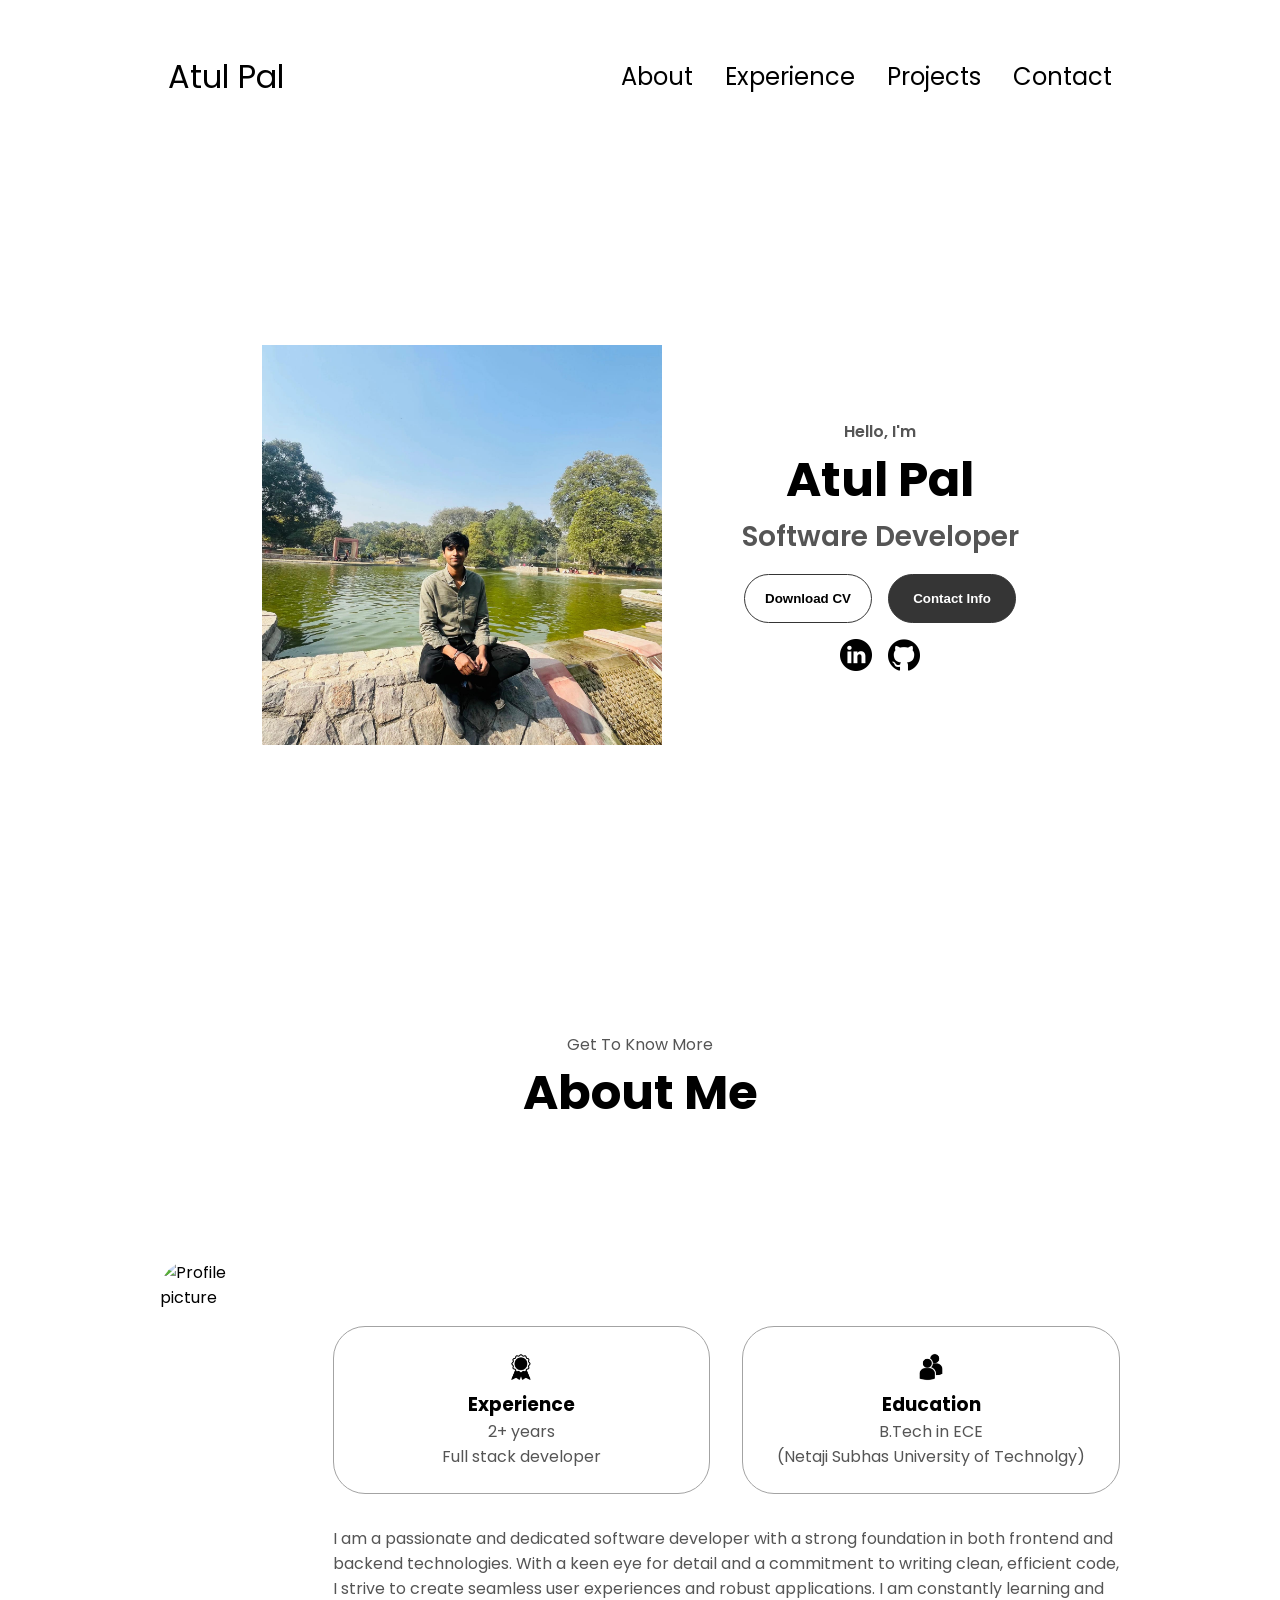
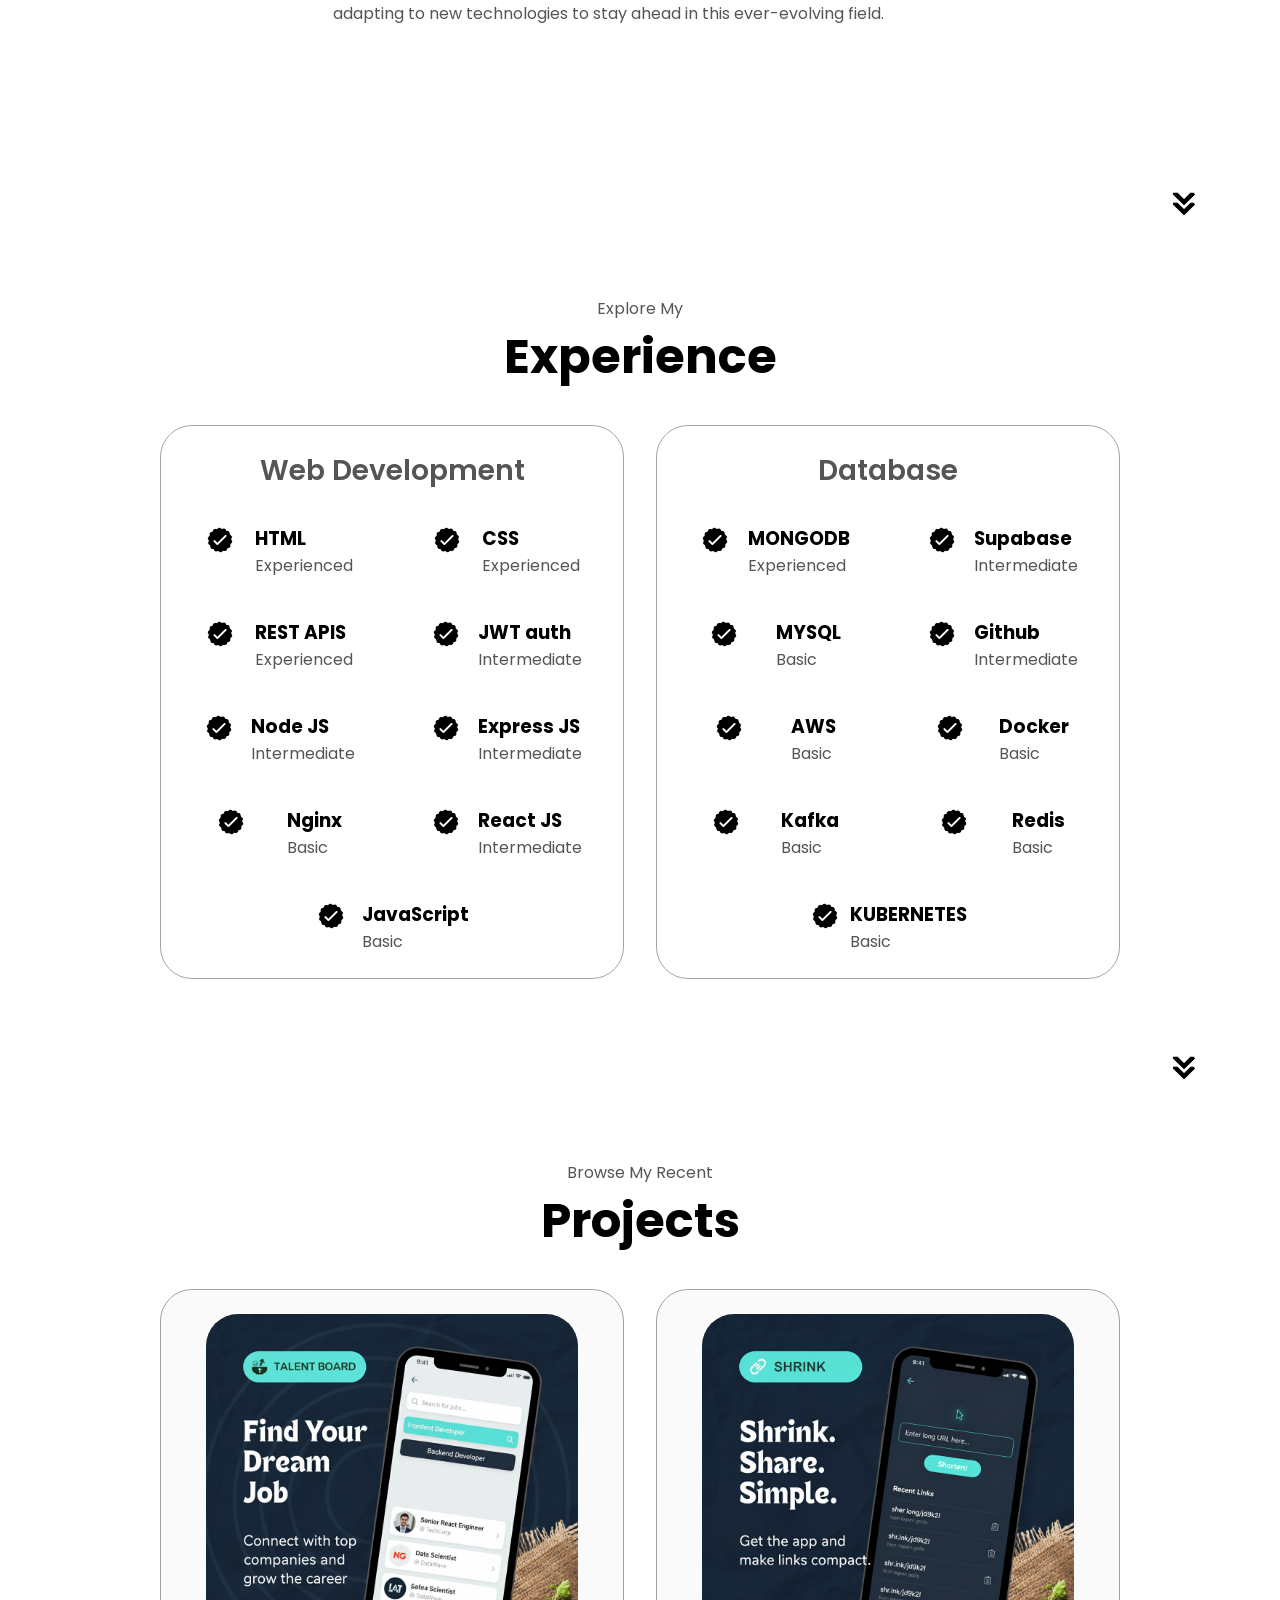
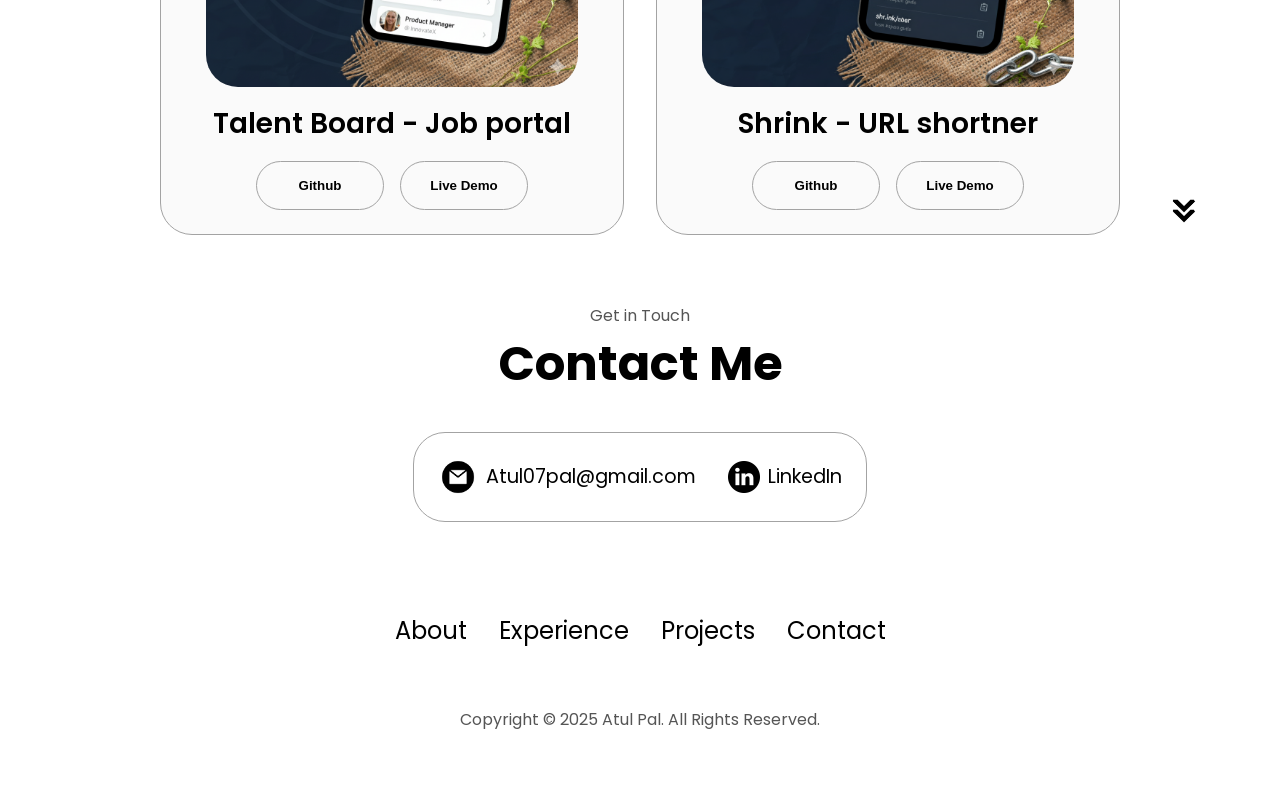
==== index.html @ cf30cce9 "updated projects" ====
<!DOCTYPE html>
<html lang="en">
  <head>
    <meta charset="UTF-8" />
    <meta http-equiv="X-UA-Compatible" content="IE=edge" />
    <meta name="viewport" content="width=device-width, initial-scale=1.0" />
    <title>My Portfolio</title>
    <link rel="stylesheet" href="style.css" />
    <link rel="stylesheet" href="mediaqueries.css" />
  </head>
  <body>
    <nav id="desktop-nav">
      <div class="logo">Atul Pal</div>
      <div>
        <ul class="nav-links">
          <li><a href="#about">About</a></li>
          <li><a href="#experience">Experience</a></li>
          <li><a href="#projects">Projects</a></li>
          <li><a href="#contact">Contact</a></li>
        </ul>
      </div>
    </nav>
    <nav id="hamburger-nav">
      <div class="logo">Atul Pal</div>
      <div class="hamburger-menu">
        <div class="hamburger-icon" onclick="toggleMenu()">
          <span></span>
          <span></span>
          <span></span>
        </div>
        <div class="menu-links">
          <li><a href="#about" onclick="toggleMenu()">About</a></li>
          <li><a href="#experience" onclick="toggleMenu()">Experience</a></li>
          <li><a href="#projects" onclick="toggleMenu()">Projects</a></li>
          <li><a href="#contact" onclick="toggleMenu()">Contact</a></li>
        </div>
      </div>
    </nav>
    <section id="profile">
      <div class="section__pic-container">
        <img src="./assets/profile-pic.png" alt="Atul pal profile picture" />
      </div>
      <div class="section__text">
        <p class="section__text__p1">Hello, I'm</p>
        <h1 class="title">Atul Pal</h1>
        <p class="section__text__p2">Software Developer</p>
        <div class="btn-container">
          <button
            class="btn btn-color-2"
            onclick="window.open('./assets/resume-example.pdf')"
          >
            Download CV
          </button>
          <button class="btn btn-color-1" onclick="location.href='./#contact'">
            Contact Info
          </button>
        </div>
        <div id="socials-container">
          <img
            src="./assets/linkedin.png"
            alt="My LinkedIn profile"
            class="icon"
            onclick="location.href='https://www.linkedin.com/in/atulpal02/'"
          />
          <img
            src="./assets/github.png"
            alt="My Github profile"
            class="icon"
            onclick="location.href='https:https://github.com/Atulpal02'"
          />
        </div>
      </div>
    </section>
    <section id="about">
      <p class="section__text__p1">Get To Know More</p>
      <h1 class="title">About Me</h1>
      <div class="section-container">
        <div class="section__pic-container">
          <img
            src="./assets/about-pic.png"
            alt="Profile picture"
            class="about-pic"
          />
        </div>
        <div class="about-details-container">
          <div class="about-containers">
            <div class="details-container">
              <img
                src="./assets/experience.png"
                alt="Experience icon"
                class="icon"
              />
              <h3>Experience</h3>
              <p> 2+ years <br />Full stack developer</p>
            </div>
            <div class="details-container">
              <img
                src="./assets/education.png"
                alt="Education icon"
                class="icon"
              />
              <h3>Education</h3>
              <p>B.Tech in ECE <br />(Netaji Subhas University of Technolgy)</p>
            </div>
          </div>
          <div class="text-container">
            <p>
              I am a passionate and dedicated software developer with a strong
              foundation in both frontend and backend technologies. With a keen
              eye for detail and a commitment to writing clean, efficient code,
              I strive to create seamless user experiences and robust
              applications. I am constantly learning and adapting to new
              technologies to stay ahead in this ever-evolving field.
            </p>
          </div>
        </div>
      </div>
      <img
        src="./assets/arrow.png"
        alt="Arrow icon"
        class="icon arrow"
        onclick="location.href='./#experience'"
      />
    </section>
    <section id="experience">
      <p class="section__text__p1">Explore My</p>
      <h1 class="title">Experience</h1>
      <div class="experience-details-container">
        <div class="about-containers">
          <div class="details-container">
            <h2 class="experience-sub-title">Web Development</h2>
            <div class="article-container">
              <article>
                <img
                  src="./assets/checkmark.png"
                  alt="Experience icon"
                  class="icon"
                />
                <div>
                  <h3>HTML</h3>
                  <p>Experienced</p>
                </div>
              </article>
              <article>
                <img
                  src="./assets/checkmark.png"
                  alt="Experience icon"
                  class="icon"
                />
                <div>
                  <h3>CSS</h3>
                  <p>Experienced</p>
                </div>
              </article>
              <article>
                <img
                  src="./assets/checkmark.png"
                  alt="Experience icon"
                  class="icon"
                />
                <div>
                  <div>
                  <h3>REST APIS </h3>
                  <p>Experienced</p>
                </div>
              </article>
              <article>
                <img
                  src="./assets/checkmark.png"
                  alt="Experience icon"
                  class="icon"
                />
                <div>
                  <h3>JWT auth </h3>
                  <p>Intermediate</p>
                </div>
              </article>
              <article>
                <img
                  src="./assets/checkmark.png"
                  alt="Experience icon"
                  class="icon"
                />
                 <div>
                  <h3>Node JS</h3>
                  <p>Intermediate</p>
                </div>
              </article>
              <article>
                <img
                  src="./assets/checkmark.png"
                  alt="Experience icon"
                  class="icon"
                />
                <div>
                  <h3>Express JS</h3>
                  <p>Intermediate</p>
                </div>
              </article>
              
              <article>
                <img
                  src="./assets/checkmark.png"
                  alt="Experience icon"
                  class="icon"
                />
                <div>
                  <h3>Nginx</h3>
                  <p>Basic</p>
                </div>
              </article>
              <article>
                <img
                  src="./assets/checkmark.png"
                  alt="Experience icon"
                  class="icon"
                />
                <div>
                  <h3>React JS</h3>
                  <p>Intermediate</p>
                </div>
              </article>
              <article>
                <img
                  src="./assets/checkmark.png"
                  alt="Experience icon"
                  class="icon"
                />
                <div>
                  <h3>JavaScript</h3>
                  <p>Basic</p>
                </div>
              </article>
            </div>
          </div>
          <div class="details-container">
            <h2 class="experience-sub-title">Database</h2>
            <div class="article-container">
              <article>
                <img
                  src="./assets/checkmark.png"
                  alt="Experience icon"
                  class="icon"
                />
                <div>
                  <h3>MONGODB </h3>
                  <p>Experienced</p>
                </div>
              </article>
               <article>
                <img
                  src="./assets/checkmark.png"
                  alt="Experience icon"
                  class="icon"
                />
                <div>
                  <h3>Supabase</h3>
                  <p>Intermediate</p>
                </div>
              </article>
              <article>
                <img
                  src="./assets/checkmark.png"
                  alt="Experience icon"
                  class="icon"
                />
                <div>
                  <h3>MYSQL</h3>
                  <p>Basic</p>
                </div>
              </article>
             
              <article>
                <img
                  src="./assets/checkmark.png"
                  alt="Experience icon"
                  class="icon"
                />
                <div>
                  <h3>Github</h3>
                  <p>Intermediate</p>
                </div>
              </article>
              <article>
                <img
                  src="./assets/checkmark.png"
                  alt="Experience icon"
                  class="icon"
                />
                <div>
                  <h3>AWS</h3>
                  <p>Basic</p>
                </div>
              </article>
              <article>
                <img
                  src="./assets/checkmark.png"
                  alt="Experience icon"
                  class="icon"
                />
                <div>
                  <h3>Docker </h3>
                  <p>Basic</p>
                </div>
              </article>
              <article>
                <img
                  src="./assets/checkmark.png"
                  alt="Experience icon"
                  class="icon"
                />
                <div>
                  <h3>Kafka </h3>
                  <p>Basic</p>
                </div>
              </article>
              <article>
                <img
                  src="./assets/checkmark.png"
                  alt="Experience icon"
                  class="icon"
                />
                <div>
                  <h3>Redis </h3>
                  <p>Basic</p>
                </div>
              </article>
              <article>
                <img
                  src="./assets/checkmark.png"
                  alt="Experience icon"
                  class="icon"
                />
                <div>
                  <h3>KUBERNETES </h3>
                  <p>Basic</p>
                </div>
              </article>
             
            </div>
          </div>
        </div>
      </div>
      <img
        src="./assets/arrow.png"
        alt="Arrow icon"
        class="icon arrow"
        onclick="location.href='./#projects'"
      />
    </section>
    <section id="projects">
      <p class="section__text__p1">Browse My Recent</p>
      <h1 class="title">Projects</h1>
      <div class="experience-details-container">
        <div class="about-containers">
          <div class="details-container color-container">
            <div class="article-container">
              <img
                src="./assets/project-1.png"
                alt="Project 1"
                class="project-img"
              />
            </div>
            <h2 class="experience-sub-title project-title">Talent Board - Job portal</h2>
            <div class="btn-container">
              <button
                class="btn btn-color-2 project-btn"
                onclick="location.href='https://github.com/atulpal02/Talent-Board-Job-portal-project.git'"
              >
                Github
              </button>
              <button
                class="btn btn-color-2 project-btn"
                onclick="location.href='https:'"
              >
                Live Demo
              </button>
              
            </div>
          </div>
          <div class="details-container color-container">
            <div class="article-container">
              <img
                src="./assets/project-2.png"
                alt="Project 2"
                class="project-img"
              />
            </div>
            <h2 class="experience-sub-title project-title">Shrink - URL shortner</h2>
            <div class="btn-container">
              <button
                class="btn btn-color-2 project-btn"
                onclick="location.href='https://github.com/atulpal02/Shrink-URL-Shortner-Project.git '"
              >
                Github
              </button>
              <button
                class="btn btn-color-2 project-btn"
                onclick="location.href='https://github.com/'"
              >
                Live Demo
              </button>
            </div>
          </div>
          
            </div>
          </div>
        </div>
      </div>
      <img
        src="./assets/arrow.png"
        alt="Arrow icon"
        class="icon arrow"
        onclick="location.href='./#contact'"
      />
    </section>
    <section id="contact">
      <p class="section__text__p1">Get in Touch</p>
      <h1 class="title">Contact Me</h1>
      <div class="contact-info-upper-container">
        <div class="contact-info-container">
          <img
            src="./assets/email.png"
            alt="Email icon"
            class="icon contact-icon email-icon"
          />
          <p><a href="mailto:examplemail@gmail.com">Atul07pal@gmail.com</a></p>
        </div>
        <div class="contact-info-container">
          <img
            src="./assets/linkedin.png"
            alt="LinkedIn icon"
            class="icon contact-icon"
          />
          <p><a href="https://www.linkedin.com/in/atulpal02/">LinkedIn</a></p>
        </div>
      </div>
    </section>
    <footer>
      <nav>
        <div class="nav-links-container">
          <ul class="nav-links">
            <li><a href="#about">About</a></li>
            <li><a href="#experience">Experience</a></li>
            <li><a href="#projects">Projects</a></li>
            <li><a href="#contact">Contact</a></li>
          </ul>
        </div>
      </nav>
      <p>Copyright &#169; 2025 Atul Pal. All Rights Reserved.</p>
    </footer>
    <script src="script.js"></script>
  </body>
</html>
---- style.css ----
/* GENERAL */

@import url("https://fonts.googleapis.com/css2?family=Poppins:wght@300;400;500;600&display=swap");

* {
  margin: 0;
  padding: 0;
}

body {
  font-family: "Poppins", sans-serif;
}

html {
  scroll-behavior: smooth;
}

p {
  color: rgb(85, 85, 85);
}

/* TRANSITION */

a,
.btn {
  transition: all 300ms ease;
}

/* DESKTOP NAV */

nav,
.nav-links {
  display: flex;
}

nav {
  justify-content: space-around;
  align-items: center;
  height: 17vh;
}

.nav-links {
  gap: 2rem;
  list-style: none;
  font-size: 1.5rem;
}

a {
  color: black;
  text-decoration: none;
  text-decoration-color: white;
}

a:hover {
  color: grey;
  text-decoration: underline;
  text-underline-offset: 1rem;
  text-decoration-color: rgb(181, 181, 181);
}

.logo {
  font-size: 2rem;
}

.logo:hover {
  cursor: default;
}

/* HAMBURGER MENU */

#hamburger-nav {
  display: none;
}

.hamburger-menu {
  position: relative;
  display: inline-block;
}

.hamburger-icon {
  display: flex;
  flex-direction: column;
  justify-content: space-between;
  height: 24px;
  width: 30px;
  cursor: pointer;
}

.hamburger-icon span {
  width: 100%;
  height: 2px;
  background-color: black;
  transition: all 0.3 ease-in-out;
}

.menu-links {
  position: absolute;
  top: 100%;
  right: 0;
  background-color: white;
  width: fit-content;
  max-height: 0;
  overflow: hidden;
  transition: all 0.3 ease-in-out;
}

.menu-links a {
  display: block;
  padding: 10px;
  text-align: center;
  font-size: 1.5rem;
  color: black;
  text-decoration: none;
  transition: all 0.3 ease-in-out;
}

.menu-links li {
  list-style: none;
}

.menu-links.open {
  max-height: 300px;
}

.hamburger-icon.open span:first-child {
  transform: rotate(45deg) translate(10px, 5px);
}

.hamburger-icon.open span:nth-child(2) {
  opacity: 0;
}

.hamburger-icon.open span:last-child {
  transform: rotate(-45deg) translate(10px, -5px);
}

.hamburger-icon span:first-child {
  transform: none;
}

.hamburger-icon span:first-child {
  opacity: 1;
}

.hamburger-icon span:first-child {
  transform: none;
}

/* SECTIONS */

section {
  padding-top: 4vh;
  height: 96vh;
  margin: 0 10rem;
  box-sizing: border-box;
  min-height: fit-content;
}

.section-container {
  display: flex;
}

/* PROFILE SECTION */

#profile {
  display: flex;
  justify-content: center;
  gap: 5rem;
  height: 80vh;
}

.section__pic-container {
  display: flex;
  height: 400px;
  width: 400px;
  margin: auto 0;
}

.section__text {
  align-self: center;
  text-align: center;
}

.section__text p {
  font-weight: 600;
}

.section__text__p1 {
  text-align: center;
}

.section__text__p2 {
  font-size: 1.75rem;
  margin-bottom: 1rem;
}

.title {
  font-size: 3rem;
  text-align: center;
}

#socials-container {
  display: flex;
  justify-content: center;
  margin-top: 1rem;
  gap: 1rem;
}

/* ICONS */

.icon {
  cursor: pointer;
  height: 2rem;
}

/* BUTTONS */

.btn-container {
  display: flex;
  justify-content: center;
  gap: 1rem;
}

.btn {
  font-weight: 600;
  transition: all 300ms ease;
  padding: 1rem;
  width: 8rem;
  border-radius: 2rem;
}

.btn-color-1,
.btn-color-2 {
  border: rgb(53, 53, 53) 0.1rem solid;
}

.btn-color-1:hover,
.btn-color-2:hover {
  cursor: pointer;
}

.btn-color-1,
.btn-color-2:hover {
  background: rgb(53, 53, 53);
  color: white;
}

.btn-color-1:hover {
  background: rgb(0, 0, 0);
}

.btn-color-2 {
  background: none;
}

.btn-color-2:hover {
  border: rgb(255, 255, 255) 0.1rem solid;
}

.btn-container {
  gap: 1rem;
}

/* ABOUT SECTION */

#about {
  position: relative;
}

.about-containers {
  gap: 2rem;
  margin-bottom: 2rem;
  margin-top: 2rem;
}

.about-details-container {
  justify-content: center;
  flex-direction: column;
}

.about-containers,
.about-details-container {
  display: flex;
}

.about-pic {
  border-radius: 2rem;
}

.arrow {
  position: absolute;
  right: -5rem;
  bottom: 2.5rem;
}

.details-container {
  padding: 1.5rem;
  flex: 1;
  background: white;
  border-radius: 2rem;
  border: rgb(53, 53, 53) 0.1rem solid;
  border-color: rgb(163, 163, 163);
  text-align: center;
}

.section-container {
  gap: 4rem;
  height: 80%;
}

.section__pic-container {
  height: 400px;
  width: 400px;
  margin: auto 0;
}

/* EXPERIENCE SECTION */

#experience {
  position: relative;
}

.experience-sub-title {
  color: rgb(85, 85, 85);
  font-weight: 600;
  font-size: 1.75rem;
  margin-bottom: 2rem;
}

.experience-details-container {
  display: flex;
  justify-content: center;
  flex-direction: column;
}

.article-container {
  display: flex;
  text-align: initial;
  flex-wrap: wrap;
  flex-direction: row;
  gap: 2.5rem;
  justify-content: space-around;
}

article {
  display: flex;
  width: 10rem;
  justify-content: space-around;
  gap: 0.5rem;
}

article .icon {
  cursor: default;
}

/* PROJECTS SECTION */

#projects {
  position: relative;
}

.color-container {
  border-color: rgb(163, 163, 163);
  background: rgb(250, 250, 250);
}

.project-img {
  border-radius: 2rem;
  width: 90%;
  height: 90%;
}

.project-title {
  margin: 1rem;
  color: black;
}

.project-btn {
  color: black;
  border-color: rgb(163, 163, 163);
}

/* CONTACT */

#contact {
  display: flex;
  justify-content: center;
  flex-direction: column;
  height: 70vh;
}

.contact-info-upper-container {
  display: flex;
  justify-content: center;
  border-radius: 2rem;
  border: rgb(53, 53, 53) 0.1rem solid;
  border-color: rgb(163, 163, 163);
  background: (250, 250, 250);
  margin: 2rem auto;
  padding: 0.5rem;
}

.contact-info-container {
  display: flex;
  align-items: center;
  justify-content: center;
  gap: 0.5rem;
  margin: 1rem;
}

.contact-info-container p {
  font-size: larger;
}

.contact-icon {
  cursor: default;
}

.email-icon {
  height: 2.5rem;
}

/* FOOTER SECTION */

footer {
  height: 26vh;
  margin: 0 1rem;
}

footer p {
  text-align: center;
}
---- mediaqueries.css ----
@media screen and (max-width: 1400px) {
  #profile {
    height: 83vh;
    margin-bottom: 6rem;
  }
  .about-containers {
    flex-wrap: wrap;
  }
  #contact,
  #projects {
    height: fit-content;
  }
}

@media screen and (max-width: 1200px) {
  #desktop-nav {
    display: none;
  }
  #hamburger-nav {
    display: flex;
  }
  #experience,
  .experience-details-container {
    margin-top: 2rem;
  }
  #profile,
  .section-container {
    display: block;
  }
  .arrow {
    display: none;
  }
  section,
  .section-container {
    height: fit-content;
  }
  section {
    margin: 0 5%;
  }
  .section__pic-container {
    width: 275px;
    height: 275px;
    margin: 0 auto 2rem;
  }
  .about-containers {
    margin-top: 0;
  }
}

@media screen and (max-width: 600px) {
  #contact,
  footer {
    height: 40vh;
  }
  #profile {
    height: 83vh;
    margin-bottom: 0;
  }
  article {
    font-size: 1rem;
  }
  footer nav {
    height: fit-content;
    margin-bottom: 2rem;
  }
  .about-containers,
  .contact-info-upper-container,
  .btn-container {
    flex-wrap: wrap;
  }
  .contact-info-container {
    margin: 0;
  }
  .contact-info-container p,
  .nav-links li a {
    font-size: 1rem;
  }
  .experience-sub-title {
    font-size: 1.25rem;
  }
  .logo {
    font-size: 1.5rem;
  }
  .nav-links {
    flex-direction: column;
    gap: 0.5rem;
    text-align: center;
  }
  .section__pic-container {
    width: auto;
    height: 46vw;
    justify-content: center;
  }
  .section__text__p2 {
    font-size: 1.25rem;
  }
  .title {
    font-size: 2rem;
  }
  .text-container {
    text-align: justify;
  }
}
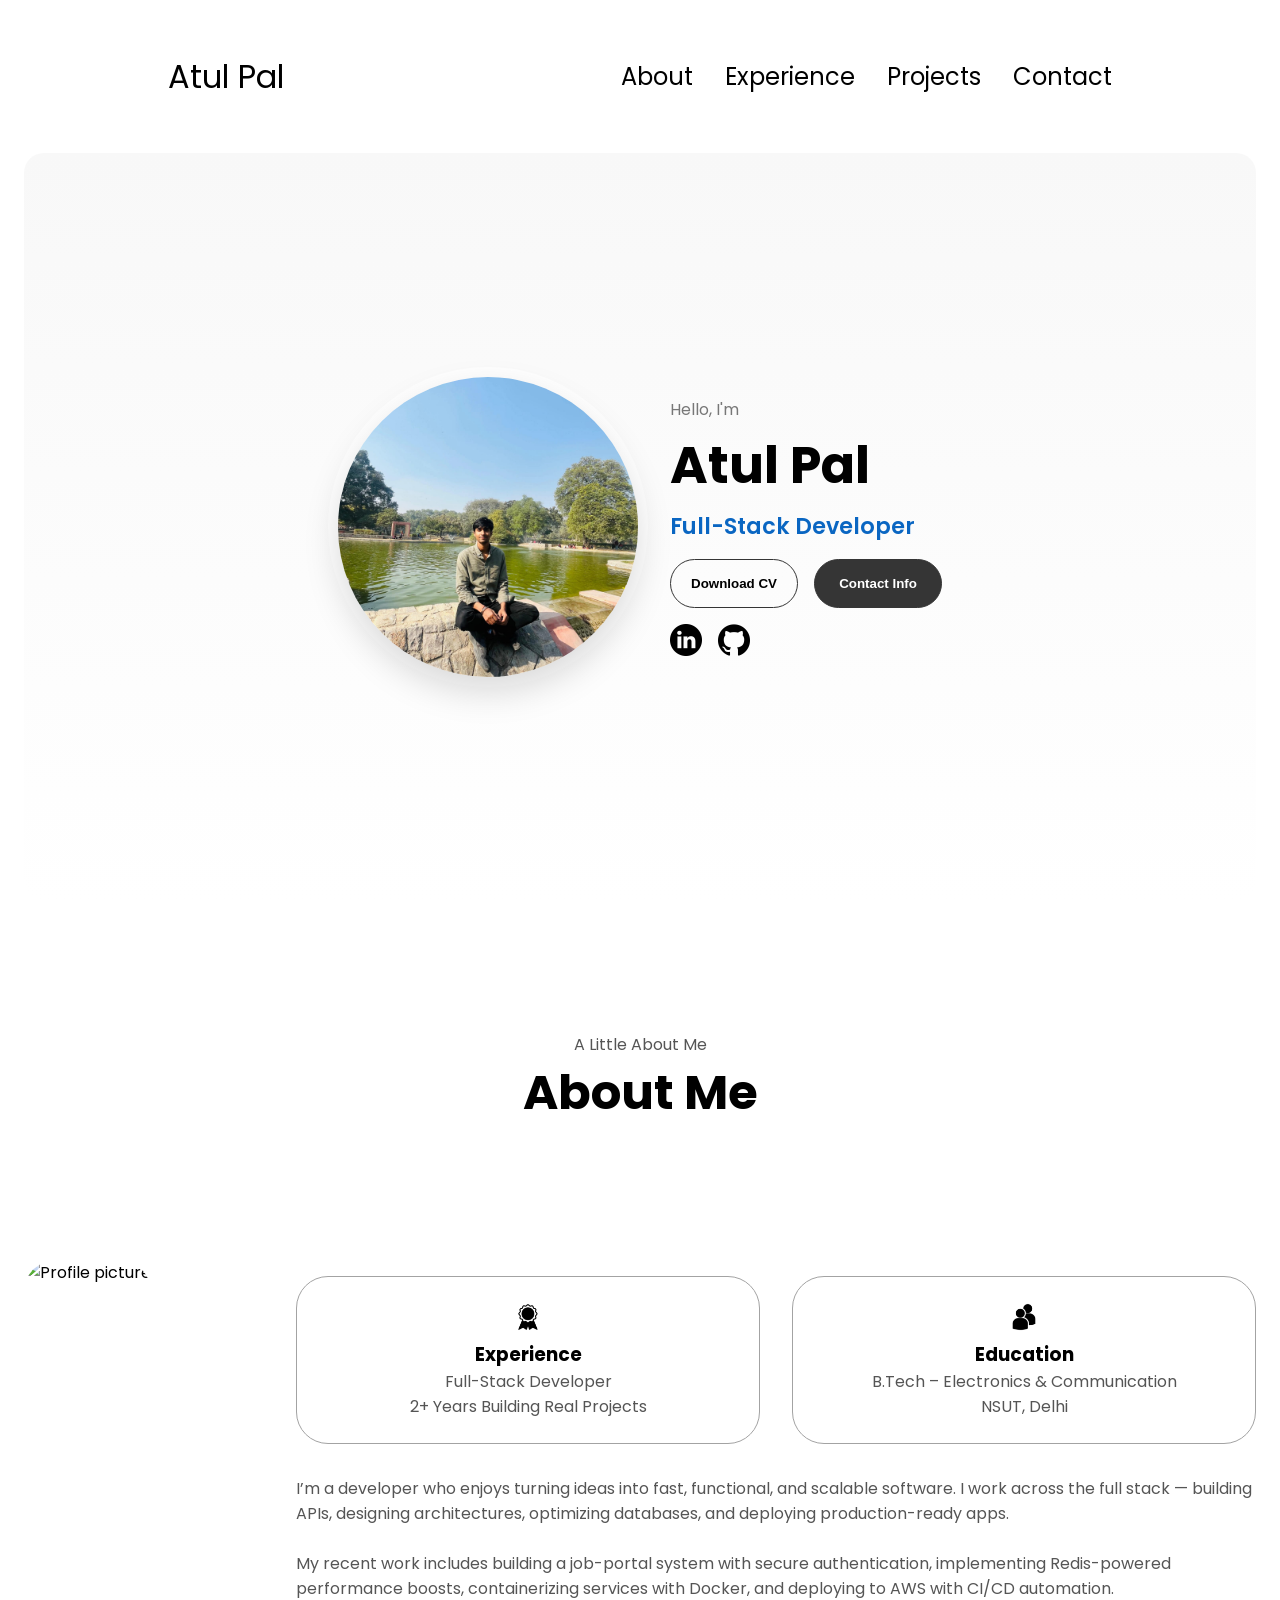
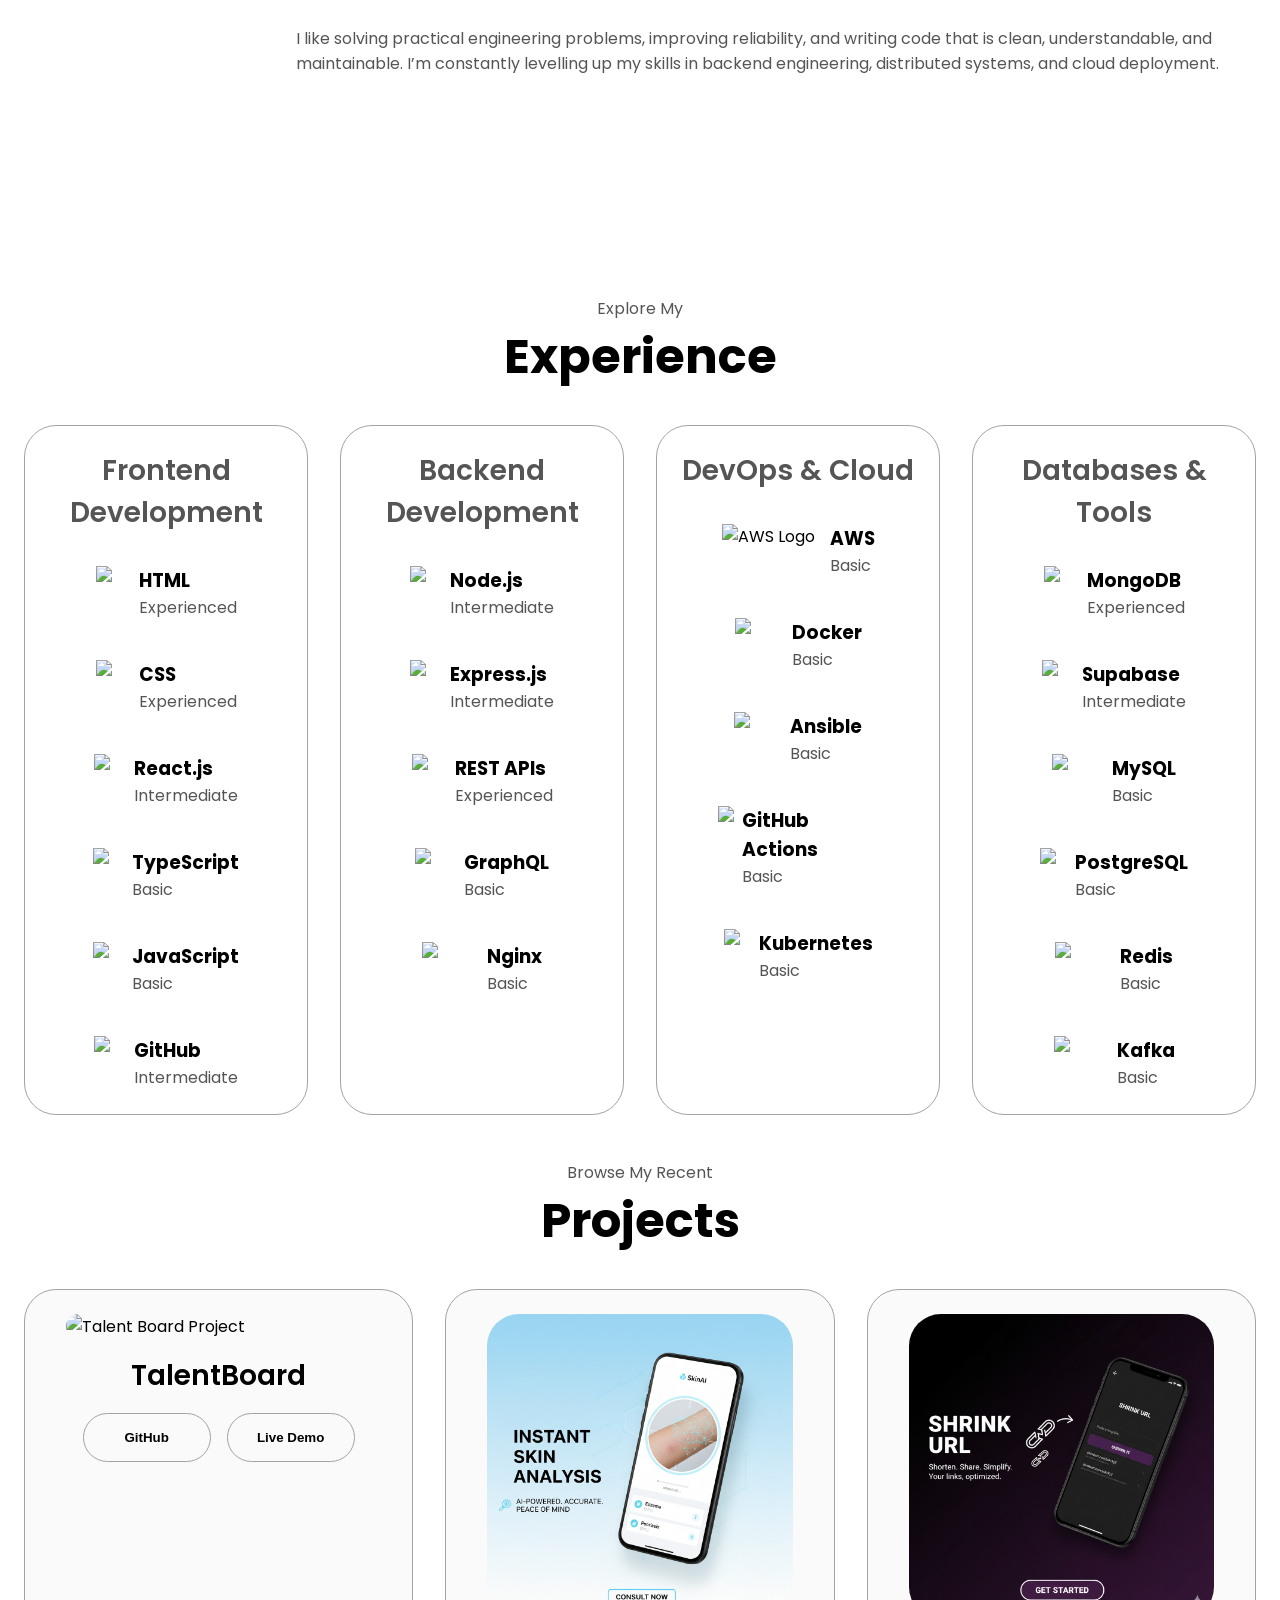
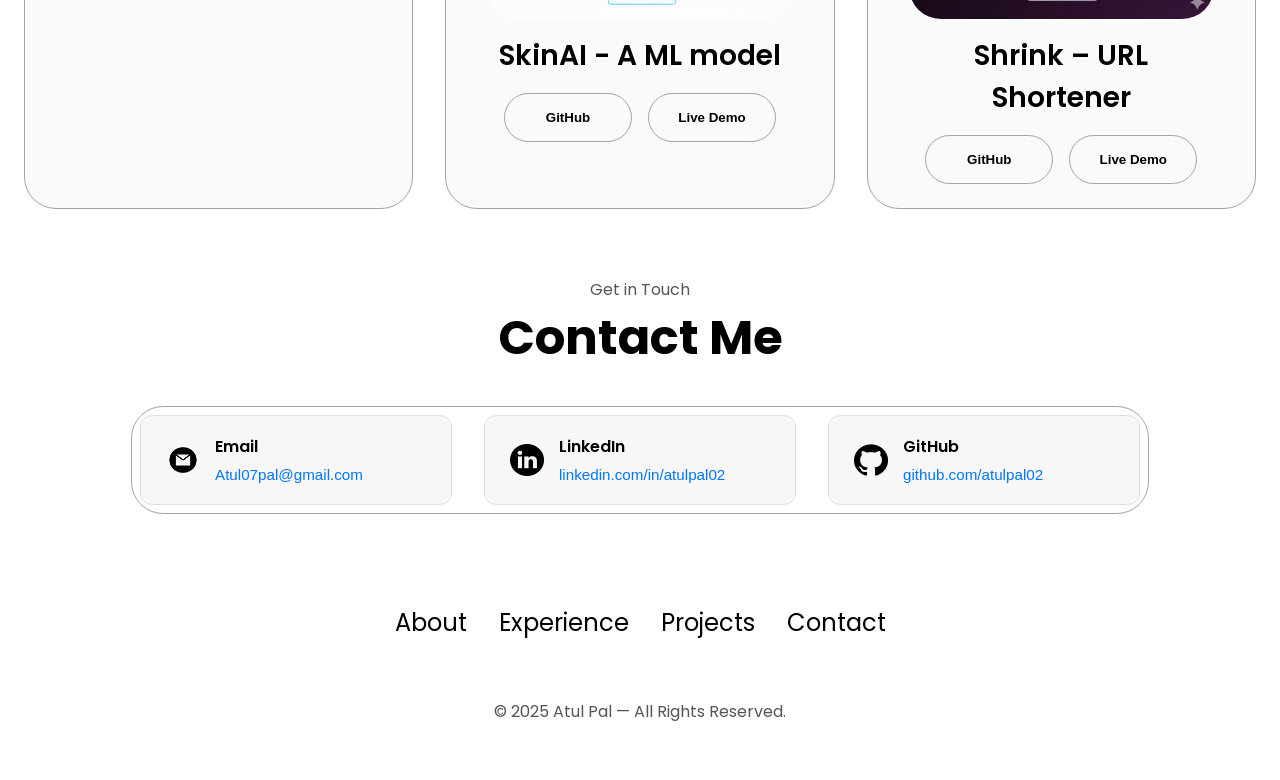
==== commit 48549c39: "updated portfolio" ====
--- a/index.html
+++ b/index.html
@@ -36,306 +36,259 @@
         </div>
       </div>
     </nav>
-    <section id="profile">
-      <div class="section__pic-container">
-        <img src="./assets/profile-pic.png" alt="Atul pal profile picture" />
-      </div>
-      <div class="section__text">
-        <p class="section__text__p1">Hello, I'm</p>
-        <h1 class="title">Atul Pal</h1>
-        <p class="section__text__p2">Software Developer</p>
-        <div class="btn-container">
-          <button
-            class="btn btn-color-2"
-            onclick="window.open('./assets/resume-example.pdf')"
-          >
-            Download CV
-          </button>
-          <button class="btn btn-color-1" onclick="location.href='./#contact'">
-            Contact Info
-          </button>
-        </div>
-        <div id="socials-container">
-          <img
-            src="./assets/linkedin.png"
-            alt="My LinkedIn profile"
-            class="icon"
-            onclick="location.href='https://www.linkedin.com/in/atulpal02/'"
-          />
-          <img
-            src="./assets/github.png"
-            alt="My Github profile"
-            class="icon"
-            onclick="location.href='https:https://github.com/Atulpal02'"
-          />
-        </div>
-      </div>
-    </section>
-    <section id="about">
-      <p class="section__text__p1">Get To Know More</p>
-      <h1 class="title">About Me</h1>
-      <div class="section-container">
-        <div class="section__pic-container">
-          <img
-            src="./assets/about-pic.png"
-            alt="Profile picture"
-            class="about-pic"
-          />
-        </div>
-        <div class="about-details-container">
-          <div class="about-containers">
-            <div class="details-container">
-              <img
-                src="./assets/experience.png"
-                alt="Experience icon"
-                class="icon"
-              />
-              <h3>Experience</h3>
-              <p> 2+ years <br />Full stack developer</p>
-            </div>
-            <div class="details-container">
-              <img
-                src="./assets/education.png"
-                alt="Education icon"
-                class="icon"
-              />
-              <h3>Education</h3>
-              <p>B.Tech in ECE <br />(Netaji Subhas University of Technolgy)</p>
-            </div>
-          </div>
-          <div class="text-container">
-            <p>
-              I am a passionate and dedicated software developer with a strong
-              foundation in both frontend and backend technologies. With a keen
-              eye for detail and a commitment to writing clean, efficient code,
-              I strive to create seamless user experiences and robust
-              applications. I am constantly learning and adapting to new
-              technologies to stay ahead in this ever-evolving field.
-            </p>
-          </div>
-        </div>
-      </div>
-      <img
-        src="./assets/arrow.png"
-        alt="Arrow icon"
-        class="icon arrow"
-        onclick="location.href='./#experience'"
-      />
-    </section>
+   <section id="profile" class="hero-section">
+  <div class="hero-image-container">
+    <img src="./assets/profile-pic.png" alt="Atul Pal" class="hero-photo" />
+  </div>
+
+  <div class="hero-text">
+    <p class="hero-subtitle">Hello, I'm</p>
+    <h1 class="hero-title">Atul Pal</h1>
+    <p class="hero-role">Full-Stack Developer</p>
+
+    <div class="btn-container">
+      <button class="btn btn-color-2" onclick="window.open('./assets/Atul_pal.pdf')">Download CV</button>
+      <button class="btn btn-color-1" onclick="location.href='#contact'">Contact Info</button>
+    </div>
+
+    <div class="social-icons">
+      <img src="./assets/linkedin.png" class="icon" onclick="location.href='https://linkedin.com/in/atulpal02'" />
+      <img src="./assets/github.png" class="icon" onclick="location.href='https://github.com/Atulpal02'" />
+    </div>
+  </div>
+</section>
+
+   <section id="about">
+  <p class="section__text__p1">A Little About Me</p>
+  <h1 class="title">About Me</h1>
+
+  <div class="section-container">
+
+    <!-- Profile Image -->
+    <div class="section__pic-container">
+      <img
+        src="./assets/about-pic.png"
+        alt="Profile picture"
+        class="about-pic"
+      />
+    </div>
+
+    <!-- Right Side -->
+    <div class="about-details-container">
+
+      <!-- Small Cards -->
+      <div class="about-containers">
+
+        <div class="details-container">
+          <img src="./assets/experience.png" class="icon" alt="">
+          <h3>Experience</h3>
+          <p>Full-Stack Developer<br />2+ Years Building Real Projects</p>
+        </div>
+
+        <div class="details-container">
+          <img src="./assets/education.png" class="icon" alt="">
+          <h3>Education</h3>
+          <p>B.Tech – Electronics & Communication<br/>NSUT, Delhi</p>
+        </div>
+
+      </div>
+
+      <!-- Clean Modern Summary -->
+      <div class="text-container">
+        <p class="about-summary">
+          I’m a developer who enjoys turning ideas into fast, functional, and scalable software.
+          I work across the full stack — building APIs, designing architectures, optimizing databases,
+          and deploying production-ready apps.
+          <br><br>
+          My recent work includes building a job-portal system with secure authentication,
+          implementing Redis-powered performance boosts, containerizing services with Docker,
+          and deploying to AWS with CI/CD automation.
+          <br><br>
+          I like solving practical engineering problems, improving reliability, and writing code that
+          is clean, understandable, and maintainable. I’m constantly levelling up my skills in backend
+          engineering, distributed systems, and cloud deployment.
+        </p>
+      </div>
+
+    </div>
+  </div>
+
+  <img
+    src="./assets/arrow.png"
+    alt="Arrow icon"
+    class="icon arrow"
+    onclick="location.href='./#experience'"
+  />
+</section>
+
+
     <section id="experience">
       <p class="section__text__p1">Explore My</p>
       <h1 class="title">Experience</h1>
-      <div class="experience-details-container">
-        <div class="about-containers">
-          <div class="details-container">
-            <h2 class="experience-sub-title">Web Development</h2>
-            <div class="article-container">
-              <article>
-                <img
-                  src="./assets/checkmark.png"
-                  alt="Experience icon"
-                  class="icon"
-                />
-                <div>
-                  <h3>HTML</h3>
-                  <p>Experienced</p>
-                </div>
-              </article>
-              <article>
-                <img
-                  src="./assets/checkmark.png"
-                  alt="Experience icon"
-                  class="icon"
-                />
-                <div>
-                  <h3>CSS</h3>
-                  <p>Experienced</p>
-                </div>
-              </article>
-              <article>
-                <img
-                  src="./assets/checkmark.png"
-                  alt="Experience icon"
-                  class="icon"
-                />
-                <div>
-                  <div>
-                  <h3>REST APIS </h3>
-                  <p>Experienced</p>
-                </div>
-              </article>
-              <article>
-                <img
-                  src="./assets/checkmark.png"
-                  alt="Experience icon"
-                  class="icon"
-                />
-                <div>
-                  <h3>JWT auth </h3>
-                  <p>Intermediate</p>
-                </div>
-              </article>
-              <article>
-                <img
-                  src="./assets/checkmark.png"
-                  alt="Experience icon"
-                  class="icon"
-                />
-                 <div>
-                  <h3>Node JS</h3>
-                  <p>Intermediate</p>
-                </div>
-              </article>
-              <article>
-                <img
-                  src="./assets/checkmark.png"
-                  alt="Experience icon"
-                  class="icon"
-                />
-                <div>
-                  <h3>Express JS</h3>
-                  <p>Intermediate</p>
-                </div>
-              </article>
-              
-              <article>
-                <img
-                  src="./assets/checkmark.png"
-                  alt="Experience icon"
-                  class="icon"
-                />
-                <div>
-                  <h3>Nginx</h3>
-                  <p>Basic</p>
-                </div>
-              </article>
-              <article>
-                <img
-                  src="./assets/checkmark.png"
-                  alt="Experience icon"
-                  class="icon"
-                />
-                <div>
-                  <h3>React JS</h3>
-                  <p>Intermediate</p>
-                </div>
-              </article>
-              <article>
-                <img
-                  src="./assets/checkmark.png"
-                  alt="Experience icon"
-                  class="icon"
-                />
-                <div>
-                  <h3>JavaScript</h3>
-                  <p>Basic</p>
-                </div>
-              </article>
-            </div>
-          </div>
-          <div class="details-container">
-            <h2 class="experience-sub-title">Database</h2>
-            <div class="article-container">
-              <article>
-                <img
-                  src="./assets/checkmark.png"
-                  alt="Experience icon"
-                  class="icon"
-                />
-                <div>
-                  <h3>MONGODB </h3>
-                  <p>Experienced</p>
-                </div>
-              </article>
-               <article>
-                <img
-                  src="./assets/checkmark.png"
-                  alt="Experience icon"
-                  class="icon"
-                />
-                <div>
-                  <h3>Supabase</h3>
-                  <p>Intermediate</p>
-                </div>
-              </article>
-              <article>
-                <img
-                  src="./assets/checkmark.png"
-                  alt="Experience icon"
-                  class="icon"
-                />
-                <div>
-                  <h3>MYSQL</h3>
-                  <p>Basic</p>
-                </div>
-              </article>
-             
-              <article>
-                <img
-                  src="./assets/checkmark.png"
-                  alt="Experience icon"
-                  class="icon"
-                />
-                <div>
-                  <h3>Github</h3>
-                  <p>Intermediate</p>
-                </div>
-              </article>
-              <article>
-                <img
-                  src="./assets/checkmark.png"
-                  alt="Experience icon"
-                  class="icon"
-                />
-                <div>
-                  <h3>AWS</h3>
-                  <p>Basic</p>
-                </div>
-              </article>
-              <article>
-                <img
-                  src="./assets/checkmark.png"
-                  alt="Experience icon"
-                  class="icon"
-                />
-                <div>
-                  <h3>Docker </h3>
-                  <p>Basic</p>
-                </div>
-              </article>
-              <article>
-                <img
-                  src="./assets/checkmark.png"
-                  alt="Experience icon"
-                  class="icon"
-                />
-                <div>
-                  <h3>Kafka </h3>
-                  <p>Basic</p>
-                </div>
-              </article>
-              <article>
-                <img
-                  src="./assets/checkmark.png"
-                  alt="Experience icon"
-                  class="icon"
-                />
-                <div>
-                  <h3>Redis </h3>
-                  <p>Basic</p>
-                </div>
-              </article>
-              <article>
-                <img
-                  src="./assets/checkmark.png"
-                  alt="Experience icon"
-                  class="icon"
-                />
-                <div>
-                  <h3>KUBERNETES </h3>
-                  <p>Basic</p>
-                </div>
-              </article>
+
+<div class="experience-details-container">
+  <div class="about-containers">
+
+    <!-- Frontend Development -->
+    <div class="details-container">
+      <h2 class="experience-sub-title">Frontend Development</h2>
+      <div class="article-container">
+
+         <article>
+          <img src="https://cdn.jsdelivr.net/gh/devicons/devicon/icons/html5/html5-original.svg" class="icon" />
+          <div><h3>HTML</h3><p>Experienced</p></div>
+        </article>
+
+        <article>
+          <img src="https://cdn.jsdelivr.net/gh/devicons/devicon/icons/css3/css3-original.svg" class="icon" />
+          <div><h3>CSS</h3><p>Experienced</p></div>
+        </article>
+
+        <article>
+          <img src="https://cdn.jsdelivr.net/gh/devicons/devicon/icons/react/react-original.svg" class="icon" />
+          <div><h3>React.js</h3><p>Intermediate</p></div>
+        </article>
+
+        <article>
+          <img src="https://cdn.jsdelivr.net/gh/devicons/devicon/icons/typescript/typescript-original.svg" class="icon" />
+          <div><h3>TypeScript</h3><p>Basic</p></div>
+        </article>
+
+        <article>
+          <img src="https://cdn.jsdelivr.net/gh/devicons/devicon/icons/javascript/javascript-original.svg" class="icon" />
+          <div><h3>JavaScript</h3><p>Basic</p></div>
+        </article>
+
+          <article>
+          <img src="https://cdn.jsdelivr.net/gh/devicons/devicon/icons/github/github-original.svg" class="icon" />
+          <div><h3>GitHub</h3><p>Intermediate</p></div>
+        </article>
+
+<!-- 
+        <article>
+          <img src="https://cdn.jsdelivr.net/gh/devicons/devicon/icons/graphql/graphql-plain.svg" class="icon" />
+          <div><h3></h3><p>Basic</p></div>
+        </article> -->
+      </div>
+    </div>
+
+    <!-- Backend Development -->
+    <div class="details-container">
+      <h2 class="experience-sub-title">Backend Development</h2>
+      <div class="article-container">
+
+        <article>
+          <img src="https://cdn.jsdelivr.net/gh/devicons/devicon/icons/nodejs/nodejs-original.svg" class="icon" />
+          <div><h3>Node.js</h3><p>Intermediate</p></div>
+        </article>
+
+        <article>
+          <img src="https://cdn.jsdelivr.net/gh/devicons/devicon/icons/express/express-original.svg" class="icon" />
+          <div><h3>Express.js</h3><p>Intermediate</p></div>
+        </article>
+
+        
+
+        <article>
+          <img src="https://cdn.jsdelivr.net/gh/devicons/devicon/icons/java/java-original.svg" class="icon" />
+          <div><h3>REST APIs</h3><p>Experienced</p></div>
+        </article>
+
+       <!-- <article>
+  <img src="https://upload.wikimedia.org/wikipedia/commons/5/5e/JSON_Web_Token_logo.svg"
+       alt="JWT Logo" class="icon" />
+  <div><h3>JWT Auth</h3><p>Intermediate</p></div>
+</article> -->
+
+        <article>
+          <img src="https://cdn.jsdelivr.net/gh/devicons/devicon/icons/graphql/graphql-plain.svg" class="icon" />
+          <div><h3>GraphQL</h3><p>Basic</p></div>
+        </article>
+
+        <article>
+          <img src="https://cdn.jsdelivr.net/gh/devicons/devicon/icons/nginx/nginx-original.svg" class="icon" />
+          <div><h3>Nginx</h3><p>Basic</p></div>
+        </article>
+
+      </div>
+    </div>
+
+    <!-- DevOps & Cloud -->
+    <div class="details-container">
+      <h2 class="experience-sub-title">DevOps & Cloud</h2>
+      <div class="article-container">
+
+       <article>
+<img src="https://upload.wikimedia.org/wikipedia/commons/9/93/Amazon_Web_Services_Logo.svg"
+     alt="AWS Logo" class="icon" />
+  <div><h3>AWS</h3><p>Basic</p></div>
+</article>
+
+       
+
+        
+
+
+        
+      
+         <article>
+          <img src="https://cdn.jsdelivr.net/gh/devicons/devicon/icons/docker/docker-original.svg" class="icon" />
+          <div><h3>Docker</h3><p>Basic</p></div>
+        </article>
+
+         <article>
+          <img src="https://cdn.jsdelivr.net/gh/devicons/devicon/icons/ansible/ansible-original.svg" class="icon" />
+          <div><h3>Ansible</h3><p>Basic</p></div>
+        </article>
+
+        <article>
+          <img src="https://cdn.jsdelivr.net/gh/devicons/devicon/icons/githubactions/githubactions-original.svg" class="icon" />
+          <div><h3>GitHub Actions</h3><p>Basic</p></div>
+        </article>
+
+
+        <article>
+          <img src="https://cdn.jsdelivr.net/gh/devicons/devicon/icons/kubernetes/kubernetes-plain.svg" class="icon" />
+          <div><h3>Kubernetes</h3><p>Basic</p></div>
+        </article>
+
+      </div>
+    </div>
+
+    <!-- Databases & Tools -->
+    <div class="details-container">
+      <h2 class="experience-sub-title">Databases & Tools</h2>
+      <div class="article-container">
+
+        <article>
+          <img src="https://cdn.jsdelivr.net/gh/devicons/devicon/icons/mongodb/mongodb-original.svg" class="icon" />
+          <div><h3>MongoDB</h3><p>Experienced</p></div>
+        </article>
+
+        <article>
+          <img src="https://cdn.jsdelivr.net/gh/devicons/devicon/icons/supabase/supabase-original.svg" class="icon" />
+          <div><h3>Supabase</h3><p>Intermediate</p></div>
+        </article>
+
+        <article>
+          <img src="https://cdn.jsdelivr.net/gh/devicons/devicon/icons/mysql/mysql-original.svg" class="icon" />
+          <div><h3>MySQL</h3><p>Basic</p></div>
+        </article>
+
+         <article>
+      <img src="https://cdn.jsdelivr.net/gh/devicons/devicon/icons/postgresql/postgresql-original.svg" class="icon" />
+      <div><h3>PostgreSQL</h3><p>Basic</p></div>
+      </article>
+
+        <article>
+          <img src="https://cdn.jsdelivr.net/gh/devicons/devicon/icons/redis/redis-original.svg" class="icon" />
+          <div><h3>Redis</h3><p>Basic</p></div>
+        </article>
+
+        <article>
+          <img src="https://cdn.jsdelivr.net/gh/devicons/devicon/icons/apachekafka/apachekafka-original.svg" class="icon" />
+          <div><h3>Kafka</h3><p>Basic</p></div>
+        </article>
              
             </div>
           </div>
@@ -349,59 +302,103 @@
       />
     </section>
     <section id="projects">
-      <p class="section__text__p1">Browse My Recent</p>
-      <h1 class="title">Projects</h1>
-      <div class="experience-details-container">
-        <div class="about-containers">
-          <div class="details-container color-container">
-            <div class="article-container">
-              <img
-                src="./assets/project-1.png"
-                alt="Project 1"
-                class="project-img"
-              />
-            </div>
-            <h2 class="experience-sub-title project-title">Talent Board - Job portal</h2>
-            <div class="btn-container">
-              <button
-                class="btn btn-color-2 project-btn"
-                onclick="location.href='https://github.com/atulpal02/Talent-Board-Job-portal-project.git'"
-              >
-                Github
-              </button>
-              <button
-                class="btn btn-color-2 project-btn"
-                onclick="location.href='https:'"
-              >
-                Live Demo
-              </button>
-              
-            </div>
-          </div>
-          <div class="details-container color-container">
-            <div class="article-container">
-              <img
-                src="./assets/project-2.png"
-                alt="Project 2"
-                class="project-img"
-              />
-            </div>
-            <h2 class="experience-sub-title project-title">Shrink - URL shortner</h2>
-            <div class="btn-container">
-              <button
-                class="btn btn-color-2 project-btn"
-                onclick="location.href='https://github.com/atulpal02/Shrink-URL-Shortner-Project.git '"
-              >
-                Github
-              </button>
-              <button
-                class="btn btn-color-2 project-btn"
-                onclick="location.href='https://github.com/'"
-              >
-                Live Demo
-              </button>
-            </div>
-          </div>
+     <p class="section__text__p1">Browse My Recent</p>
+<h1 class="title">Projects</h1>
+
+<div class="experience-details-container">
+  <div class="about-containers">
+
+    <!-- Project 1 -->
+    <div class="details-container color-container">
+      <div class="article-container">
+        <img
+          src="./assets/talent.png"
+          alt="Talent Board Project"
+          class="project-img"
+        />
+      </div>
+      <h2 class="experience-sub-title project-title">TalentBoard </h2>
+      <p class="project-description">
+       
+      <div class="btn-container">
+        <button
+          class="btn btn-color-2 project-btn"
+          onclick="location.href='https://github.com/atulpal02/Talentboard.git'"
+        >
+          GitHub
+        </button>
+        <button
+          class="btn btn-color-2 project-btn"
+          onclick="location.href='http://do9uafae3bmr9.cloudfront.net/'"
+        >
+          Live Demo
+        </button>
+      </div>
+    </div>
+
+    <!-- Project 3 -->
+    <div class="details-container color-container">
+      <div class="article-container">
+        <img
+          src="./assets/skinai.png"
+          alt="Project 3"
+          class="project-img"
+        />
+      </div>
+      <h2 class="experience-sub-title project-title">SkinAI - A ML model</h2>
+      <p class="project-description">
+        
+      </p>
+      <div class="btn-container">
+        <button
+          class="btn btn-color-2 project-btn"
+          onclick="location.href='https://github.com/atulpal02/SkinAI.git'"
+        >
+          GitHub
+        </button>
+        <button
+          class="btn btn-color-2 project-btn"
+          onclick="location.href='https://skinai-web.onrender.com'"
+        >
+          Live Demo
+        </button>
+      </div>
+    </div>
+
+
+    <!-- Project 2 -->
+    <div class="details-container color-container">
+      <div class="article-container">
+        <img
+          src="./assets/shrink.png"
+          alt="URL Shortener Project"
+          class="project-img"
+        />
+      </div>
+      <h2 class="experience-sub-title project-title">Shrink – URL Shortener</h2>
+      <p class="project-description">
+   
+      </p>
+      <div class="btn-container">
+        <button
+          class="btn btn-color-2 project-btn"
+          onclick="location.href='https://github.com/atulpal02/Shrink-URL.git'"
+        >
+          GitHub
+        </button>
+        <button
+          class="btn btn-color-2 project-btn"
+          onclick="location.href='https://shrink-url-klve.onrender.com'"
+        >
+          Live Demo
+        </button>
+      </div>
+    </div>
+
+
+  </div>
+</div>
+
           
             </div>
           </div>
@@ -415,40 +412,72 @@
       />
     </section>
     <section id="contact">
-      <p class="section__text__p1">Get in Touch</p>
-      <h1 class="title">Contact Me</h1>
-      <div class="contact-info-upper-container">
-        <div class="contact-info-container">
-          <img
-            src="./assets/email.png"
-            alt="Email icon"
-            class="icon contact-icon email-icon"
-          />
-          <p><a href="mailto:examplemail@gmail.com">Atul07pal@gmail.com</a></p>
-        </div>
-        <div class="contact-info-container">
-          <img
-            src="./assets/linkedin.png"
-            alt="LinkedIn icon"
-            class="icon contact-icon"
-          />
-          <p><a href="https://www.linkedin.com/in/atulpal02/">LinkedIn</a></p>
-        </div>
-      </div>
-    </section>
-    <footer>
-      <nav>
-        <div class="nav-links-container">
-          <ul class="nav-links">
-            <li><a href="#about">About</a></li>
-            <li><a href="#experience">Experience</a></li>
-            <li><a href="#projects">Projects</a></li>
-            <li><a href="#contact">Contact</a></li>
-          </ul>
-        </div>
-      </nav>
-      <p>Copyright &#169; 2025 Atul Pal. All Rights Reserved.</p>
-    </footer>
+  <p class="section__text__p1">Get in Touch</p>
+  <h1 class="title">Contact Me</h1>
+  
+
+  <div class="contact-info-upper-container">
+    
+    
+
+    <!-- Email -->
+    <div class="contact-card">
+      <img
+        src="./assets/email.png"
+        alt="Email icon"
+        class="icon contact-icon"
+      />
+      <div>
+        <h3>Email</h3>
+        <p><a href="mailto:Atul07pal@gmail.com">Atul07pal@gmail.com</a></p>
+      </div>
+    </div>
+
+    <!-- LinkedIn -->
+    <div class="contact-card">
+      <img
+        src="./assets/linkedin.png"
+        alt="LinkedIn icon"
+        class="icon contact-icon"
+      />
+      <div>
+        <h3>LinkedIn</h3>
+        <p><a href="https://www.linkedin.com/in/atulpal02/">linkedin.com/in/atulpal02</a></p>
+      </div>
+    </div>
+
+    <!-- GitHub -->
+    <div class="contact-card">
+      <img
+        src="./assets/github.png"
+        alt="GitHub icon"
+        class="icon contact-icon"
+      />
+      <div>
+        <h3>GitHub</h3>
+        <p><a href="https://github.com/atulpal02">github.com/atulpal02</a></p>
+      </div>
+    </div>
+
+  </div>
+</section>
+
+
+
+<footer>
+  <nav>
+    <div class="nav-links-container">
+      <ul class="nav-links">
+        <li><a href="#about">About</a></li>
+        <li><a href="#experience">Experience</a></li>
+        <li><a href="#projects">Projects</a></li>
+        <li><a href="#contact">Contact</a></li>
+      </ul>
+    </div>
+  </nav>
+  <p>© 2025 Atul Pal — All Rights Reserved.</p>
+</footer>
+
     <script src="script.js"></script>
   </body>
 </html>
--- a/style.css
+++ b/style.css
@@ -67,6 +67,8 @@
 }
 
 /* HAMBURGER MENU */
+
+
 
 #hamburger-nav {
   display: none;
@@ -104,6 +106,8 @@
   transition: all 0.3 ease-in-out;
 }
 
+
+
 .menu-links a {
   display: block;
   padding: 10px;
@@ -147,14 +151,125 @@
 }
 
 /* SECTIONS */
+/* HERO SECTION FIX */
+
+.hero-section {
+  display: flex;
+  justify-content: center;
+  align-items: center;
+  gap: 4rem;
+  padding: 6rem 2rem;
+  flex-wrap: wrap;
+  background: linear-gradient(to bottom, #f8f8f8, #ffffff);
+  border-radius: 20px;
+}
+
+/* MUCH BIGGER + ROUND PROFILE PIC */
+.hero-photo {
+  width: 300px;          /* increase size */
+  height: 300px;
+  border-radius: 50%;
+  object-fit: cover;
+  box-shadow: 
+     0 15px 35px rgba(0,0,0,0.15),
+     0 0 0 10px rgba(255,255,255,0.9);
+}
+
+.hero-image-container {
+  display: flex;
+  justify-content: center;
+  align-items: center;
+}
+
+/* TEXT AREA */
+.hero-text {
+  max-width: 480px;
+  text-align: left;      /* more professional */
+}
+
+.hero-title {
+  font-size: 3.2rem;
+  font-weight: 700;
+  margin-bottom: 0.3rem;
+}
+
+.hero-role {
+  font-size: 1.4rem;
+  font-weight: 600;
+  color: #0a66c2;
+  margin-bottom: 1rem;
+}
+
+.hero-subtitle {
+  color: #777;
+  font-size: 1rem;
+  margin-bottom: 0.3rem;
+}
+
+/* SOCIAL ICONS */
+.social-icons {
+  display: flex;
+  gap: 1rem;
+  margin-top: 1rem;
+}
+
 
 section {
   padding-top: 4vh;
   height: 96vh;
-  margin: 0 10rem;
+  margin: 0 1.5rem;
   box-sizing: border-box;
   min-height: fit-content;
 }
+.contact-info-upper-container {
+  display: flex;
+  justify-content: center;
+  flex-wrap: wrap;
+  gap: 2rem;
+  margin-top: 30px;
+}
+
+.contact-card {
+  background: #f7f7f7;
+  padding: 18px 25px;
+  border-radius: 12px;
+  display: flex;
+  align-items: center;
+  gap: 15px;
+  width: 260px;
+  text-align: left;
+  border: 1px solid #e0e0e0;
+  transition: all 0.3s ease;
+  cursor: pointer;
+}
+
+.contact-card:hover {
+  transform: translateY(-4px);
+  box-shadow: 0 8px 20px rgba(0,0,0,0.1);
+}
+
+.contact-card h3 {
+  margin: 0;
+  font-size: 1rem;
+  font-weight: 600;
+}
+
+.contact-card p {
+  margin: 4px 0 0;
+  font-size: 0.95rem;
+}
+
+.contact-card a {
+  text-decoration: none;
+  color: #0077ff;
+  font-weight: 500;
+}
+
+.contact-icon {
+  width: 34px;
+  height: 34px;
+}
+
 
 .section-container {
   display: flex;
@@ -163,11 +278,21 @@
 /* PROFILE SECTION */
 
 #profile {
-  display: flex;
-  justify-content: center;
-  gap: 5rem;
-  height: 80vh;
-}
+  min-height: 60vh;
+  padding-top: 4rem;
+  padding-bottom: 4rem;
+  display: flex;
+  justify-content: center;
+  align-items: center;
+  gap: 2rem;
+}
+.hero-tagline {
+  font-size: 1rem;
+  margin-top: 0.5rem;
+  margin-bottom: 1.5rem;
+  color: #666;
+}
+
 
 .section__pic-container {
   display: flex;
@@ -261,7 +386,10 @@
   gap: 1rem;
 }
 
+
 /* ABOUT SECTION */
+
+
 
 #about {
   position: relative;
@@ -382,6 +510,8 @@
 
 /* CONTACT */
 
+
+
 #contact {
   display: flex;
   justify-content: center;
